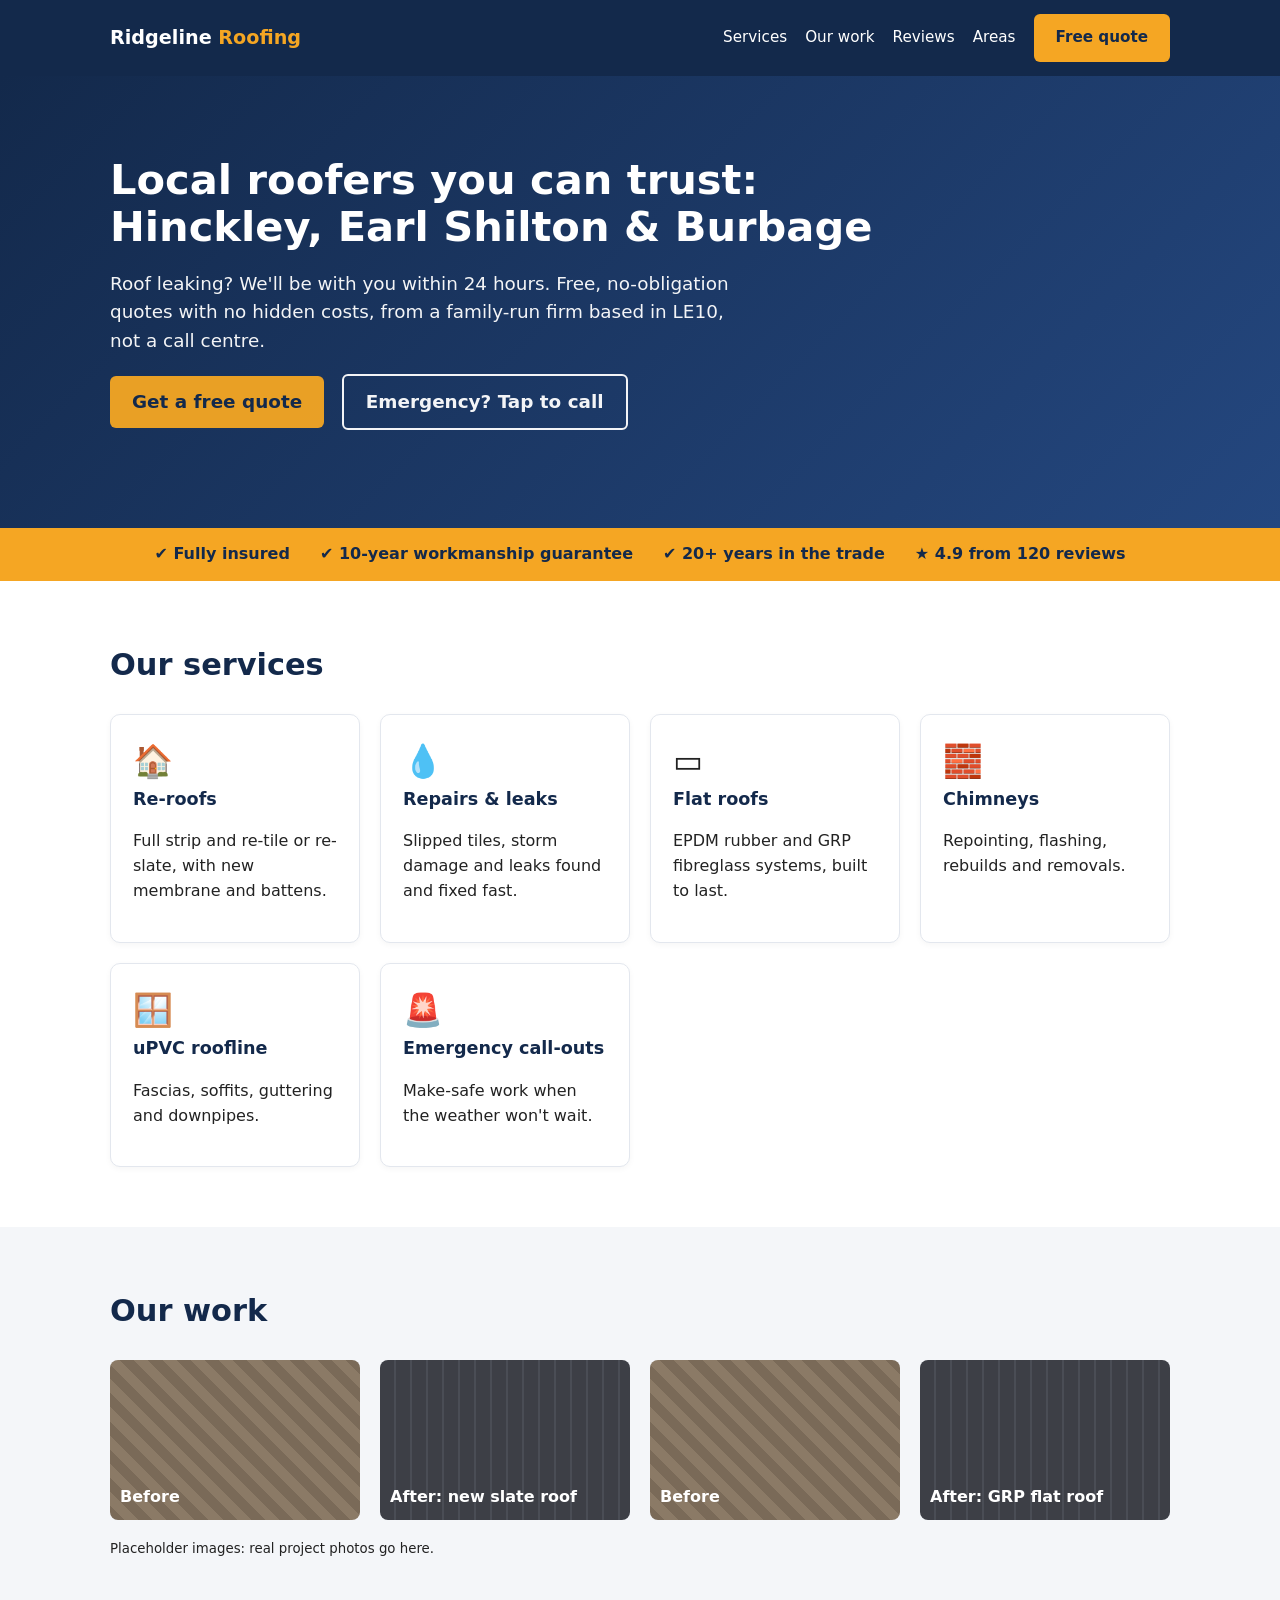
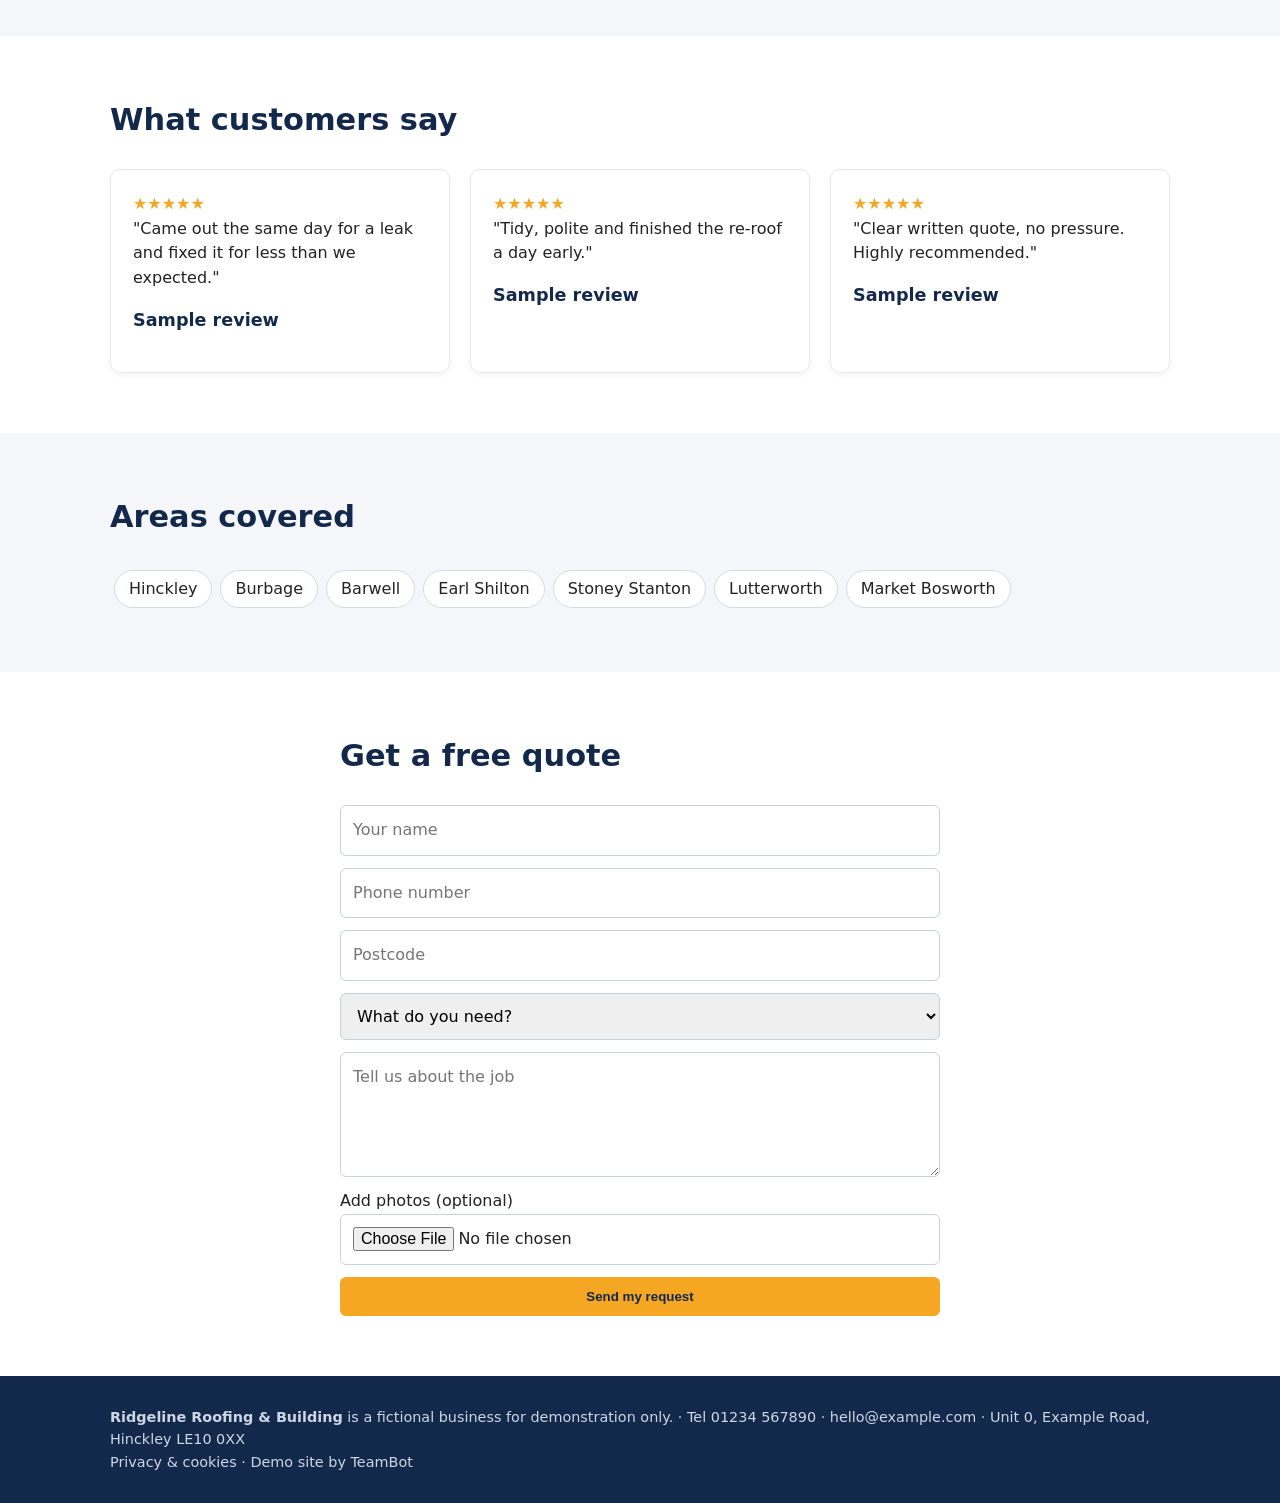
==== trade/index.html @ 9a7b1731 "Add demo sites" ====
<!DOCTYPE html><html lang="en-GB"><head><meta charset="utf-8"><meta name="viewport" content="width=device-width,initial-scale=1">
<title>Ridgeline Roofing & Building (demo) | Hinckley</title>
<style>
:root{--n:#13294b;--a:#f5a623;--l:#f4f6f9}*{box-sizing:border-box}body{margin:0;font-family:system-ui,Segoe UI,Arial,sans-serif;color:#222;line-height:1.55}
a{color:inherit}.w{max-width:1100px;margin:auto;padding:0 20px}
header{background:var(--n);color:#fff;position:sticky;top:0;z-index:9}header .w{display:flex;justify-content:space-between;align-items:center;padding:14px 20px}
.logo{font-weight:800;font-size:1.2rem}.logo span{color:var(--a)}nav a{margin-left:18px;text-decoration:none;font-size:.95rem}
.btn{display:inline-block;background:var(--a);color:#13294b;font-weight:700;padding:12px 22px;border-radius:6px;text-decoration:none}
.ghost{background:transparent;border:2px solid #fff;color:#fff}
.hero{background:linear-gradient(135deg,#13294b 0%,#24477f 100%);color:#fff;padding:80px 0}.hero h1{font-size:2.6rem;margin:0 0 12px;line-height:1.15}.hero p{font-size:1.15rem;max-width:620px;opacity:.95}
.trust{background:var(--a);font-weight:700;color:var(--n)}.trust .w{display:flex;flex-wrap:wrap;gap:10px 30px;justify-content:center;padding:14px 20px}
section{padding:60px 0}h2{font-size:1.9rem;color:var(--n);margin-top:0}.grid{display:grid;grid-template-columns:repeat(auto-fit,minmax(220px,1fr));gap:20px}
.card{background:#fff;border:1px solid #e3e7ee;border-radius:10px;padding:22px;box-shadow:0 2px 6px rgba(0,0,0,.04)}.card b{font-size:1.1rem;color:var(--n)}.ic{font-size:2rem}
.alt{background:var(--l)}.ba{height:160px;border-radius:8px;display:flex;align-items:end;padding:10px;color:#fff;font-weight:700}
.b1{background:repeating-linear-gradient(45deg,#7a6a58,#7a6a58 10px,#8b7a66 10px,#8b7a66 20px)}.b2{background:repeating-linear-gradient(90deg,#3d3f46,#3d3f46 14px,#4a4d55 14px,#4a4d55 16px)}
blockquote{margin:0}.stars{color:var(--a)}.areas span{display:inline-block;background:#fff;border:1px solid #d5dbe5;border-radius:20px;padding:6px 14px;margin:4px}
form{display:grid;gap:12px}input,textarea,select{width:100%;padding:12px;border:1px solid #c9d0db;border-radius:6px;font:inherit}
footer{background:var(--n);color:#cdd6e4;padding:30px 0;font-size:.9rem}.call{display:none}
@media(max-width:720px){nav{display:none}.hero h1{font-size:1.9rem}.call{display:block;position:fixed;bottom:0;left:0;right:0;background:var(--a);text-align:center;padding:15px;font-weight:800;color:var(--n);text-decoration:none;z-index:10}body{padding-bottom:56px}}
</style></head><body>
<header><div class="w"><div class="logo">Ridgeline <span>Roofing</span></div><nav><a href="#services">Services</a><a href="#work">Our work</a><a href="#reviews">Reviews</a><a href="#areas">Areas</a><a class="btn" href="#quote">Free quote</a></nav></div></header>
<div class="hero"><div class="w"><h1>Local roofers you can trust:<br>Hinckley, Earl Shilton &amp; Burbage</h1><p>Roof leaking? We'll be with you within 24 hours. Free, no-obligation quotes with no hidden costs, from a family-run firm based in LE10, not a call centre.</p><p><a class="btn" href="#quote">Get a free quote</a> &nbsp; <a class="btn ghost" href="tel:01234567890">Emergency? Tap to call</a></p></div></div>
<div class="trust"><div class="w"><span>✔ Fully insured</span><span>✔ 10-year workmanship guarantee</span><span>✔ 20+ years in the trade</span><span>★ 4.9 from 120 reviews</span></div></div>
<section id="services"><div class="w"><h2>Our services</h2><div class="grid">
<div class="card"><div class="ic">🏠</div><b>Re-roofs</b><p>Full strip and re-tile or re-slate, with new membrane and battens.</p></div>
<div class="card"><div class="ic">💧</div><b>Repairs &amp; leaks</b><p>Slipped tiles, storm damage and leaks found and fixed fast.</p></div>
<div class="card"><div class="ic">▭</div><b>Flat roofs</b><p>EPDM rubber and GRP fibreglass systems, built to last.</p></div>
<div class="card"><div class="ic">🧱</div><b>Chimneys</b><p>Repointing, flashing, rebuilds and removals.</p></div>
<div class="card"><div class="ic">🪟</div><b>uPVC roofline</b><p>Fascias, soffits, guttering and downpipes.</p></div>
<div class="card"><div class="ic">🚨</div><b>Emergency call-outs</b><p>Make-safe work when the weather won't wait.</p></div></div></div></section>
<section id="work" class="alt"><div class="w"><h2>Our work</h2><div class="grid"><div><div class="ba b1">Before</div></div><div><div class="ba b2">After: new slate roof</div></div><div><div class="ba b1">Before</div></div><div><div class="ba b2">After: GRP flat roof</div></div></div><p><small>Placeholder images: real project photos go here.</small></p></div></section>
<section id="reviews"><div class="w"><h2>What customers say</h2><div class="grid">
<blockquote class="card"><div class="stars">★★★★★</div>"Came out the same day for a leak and fixed it for less than we expected."<p><b>Sample review</b></p></blockquote>
<blockquote class="card"><div class="stars">★★★★★</div>"Tidy, polite and finished the re-roof a day early."<p><b>Sample review</b></p></blockquote>
<blockquote class="card"><div class="stars">★★★★★</div>"Clear written quote, no pressure. Highly recommended."<p><b>Sample review</b></p></blockquote></div></div></section>
<section id="areas" class="alt"><div class="w"><h2>Areas covered</h2><div class="areas"><span>Hinckley</span><span>Burbage</span><span>Barwell</span><span>Earl Shilton</span><span>Stoney Stanton</span><span>Lutterworth</span><span>Market Bosworth</span></div></div></section>
<section id="quote"><div class="w" style="max-width:640px"><h2>Get a free quote</h2><form onsubmit="alert('Demo only: this form does not send.');return false"><input placeholder="Your name"><input placeholder="Phone number"><input placeholder="Postcode"><select><option>What do you need?</option><option>Repair / leak</option><option>Re-roof</option><option>Flat roof</option><option>Other</option></select><textarea rows="4" placeholder="Tell us about the job"></textarea><label>Add photos (optional) <input type="file" accept="image/*"></label><button class="btn" style="border:0;cursor:pointer">Send my request</button></form></div></section>
<footer><div class="w"><b>Ridgeline Roofing &amp; Building</b> is a fictional business for demonstration only. · Tel 01234 567890 · hello@example.com · Unit 0, Example Road, Hinckley LE10 0XX<br>Privacy &amp; cookies · Demo site by TeamBot</div></footer>
<a class="call" href="tel:01234567890">📞 Call now: 01234 567890</a>
</body></html>
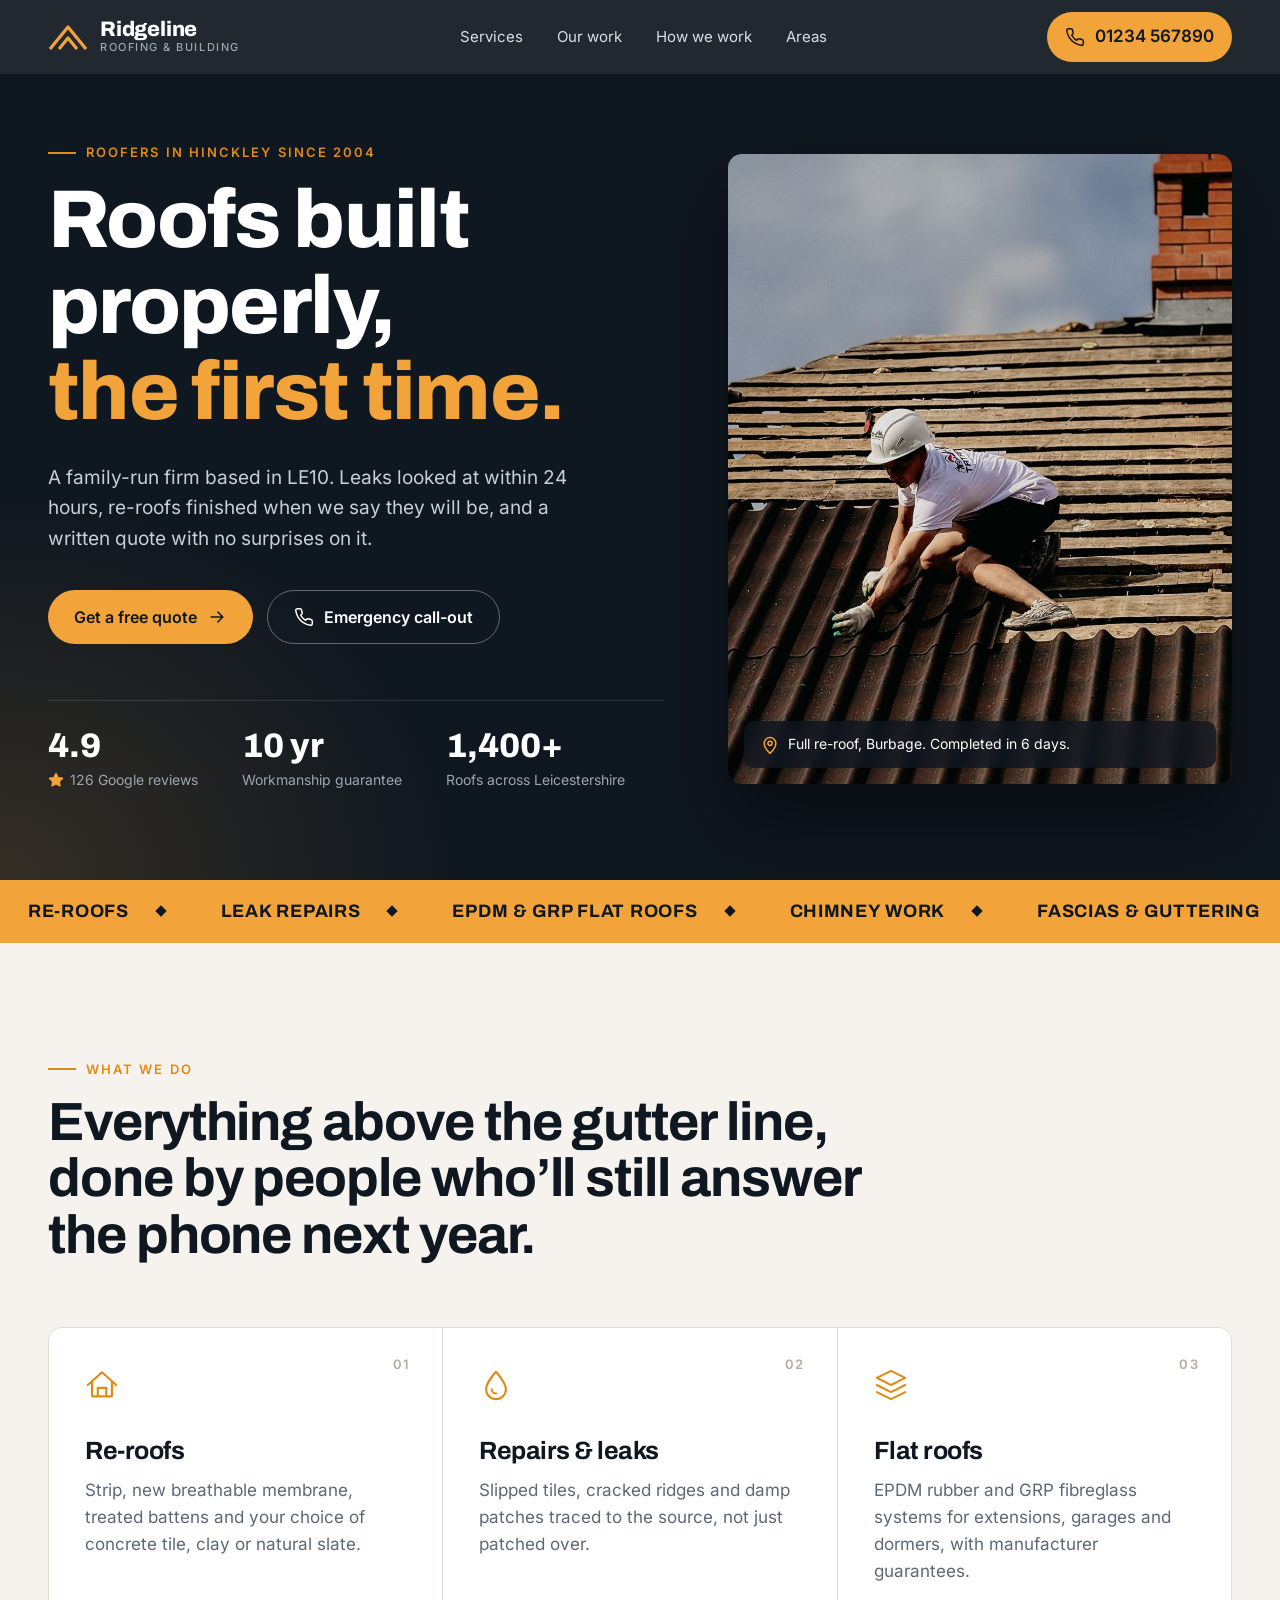
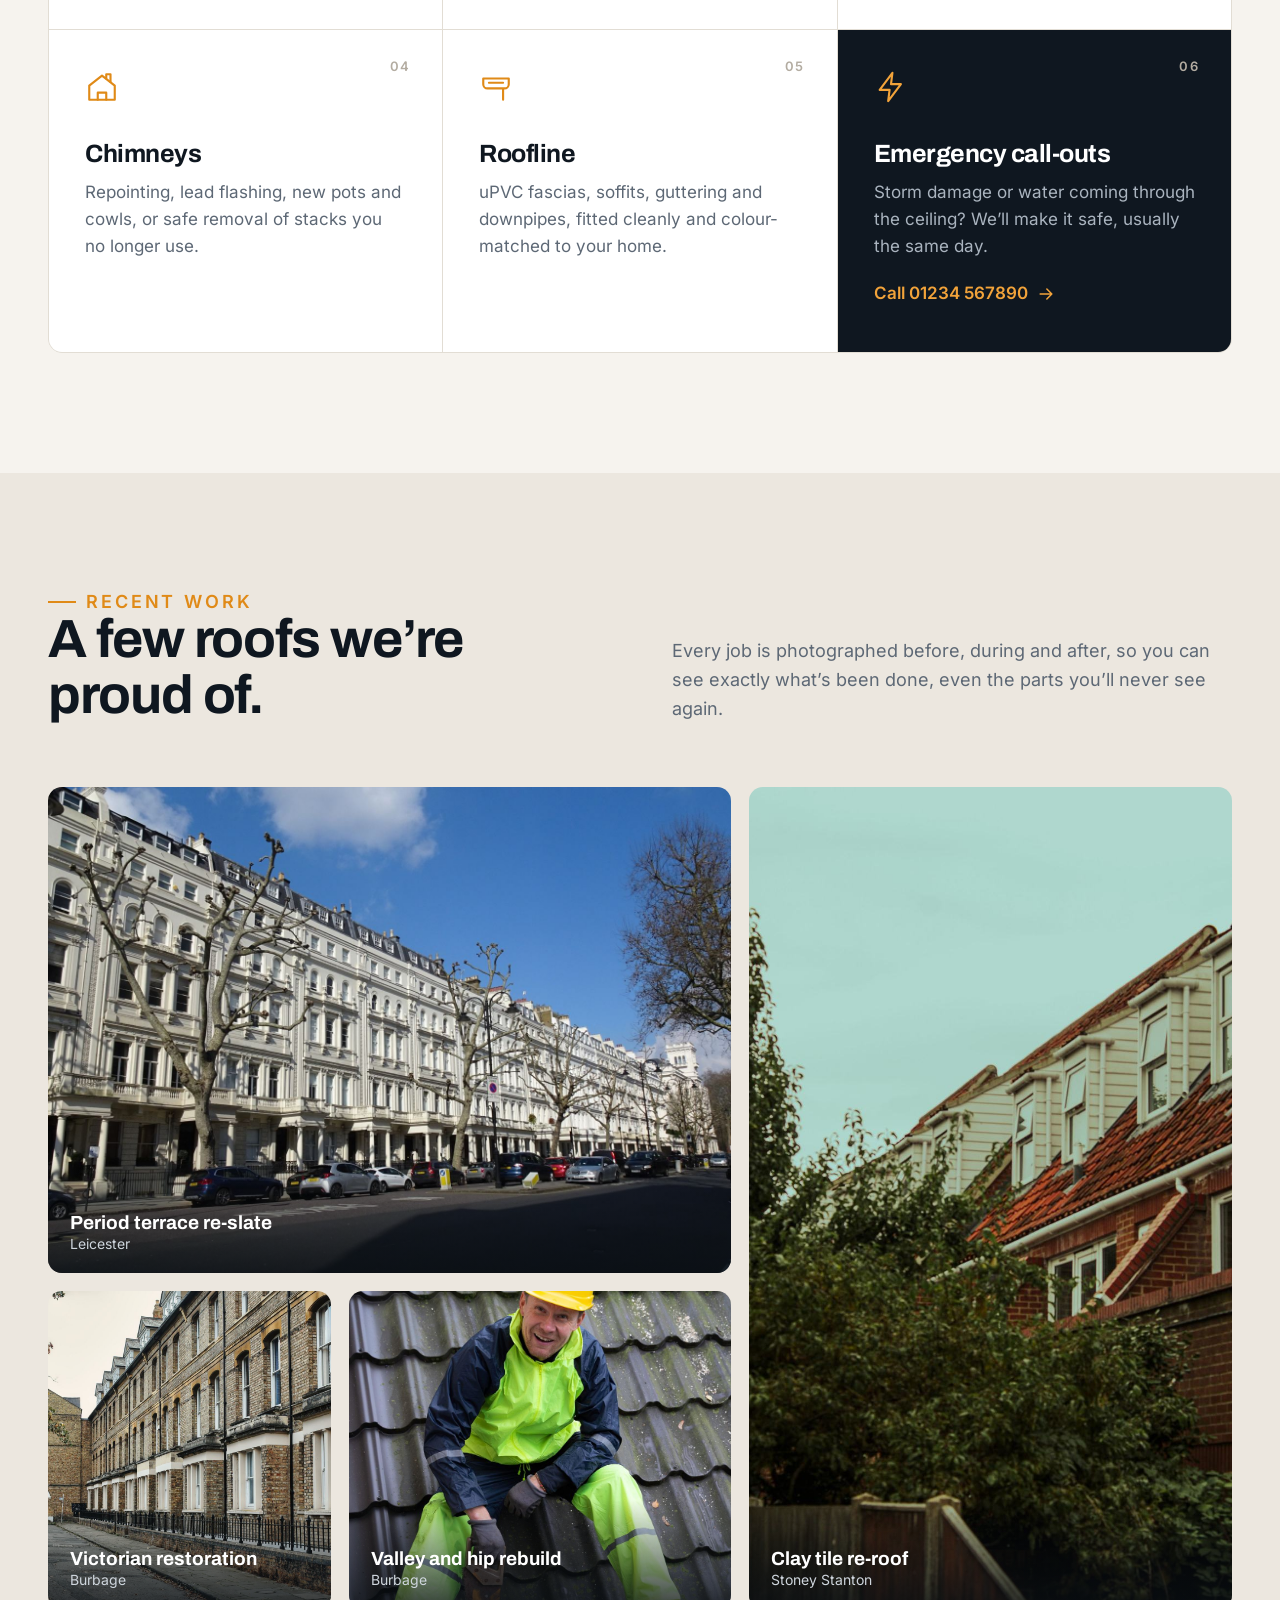
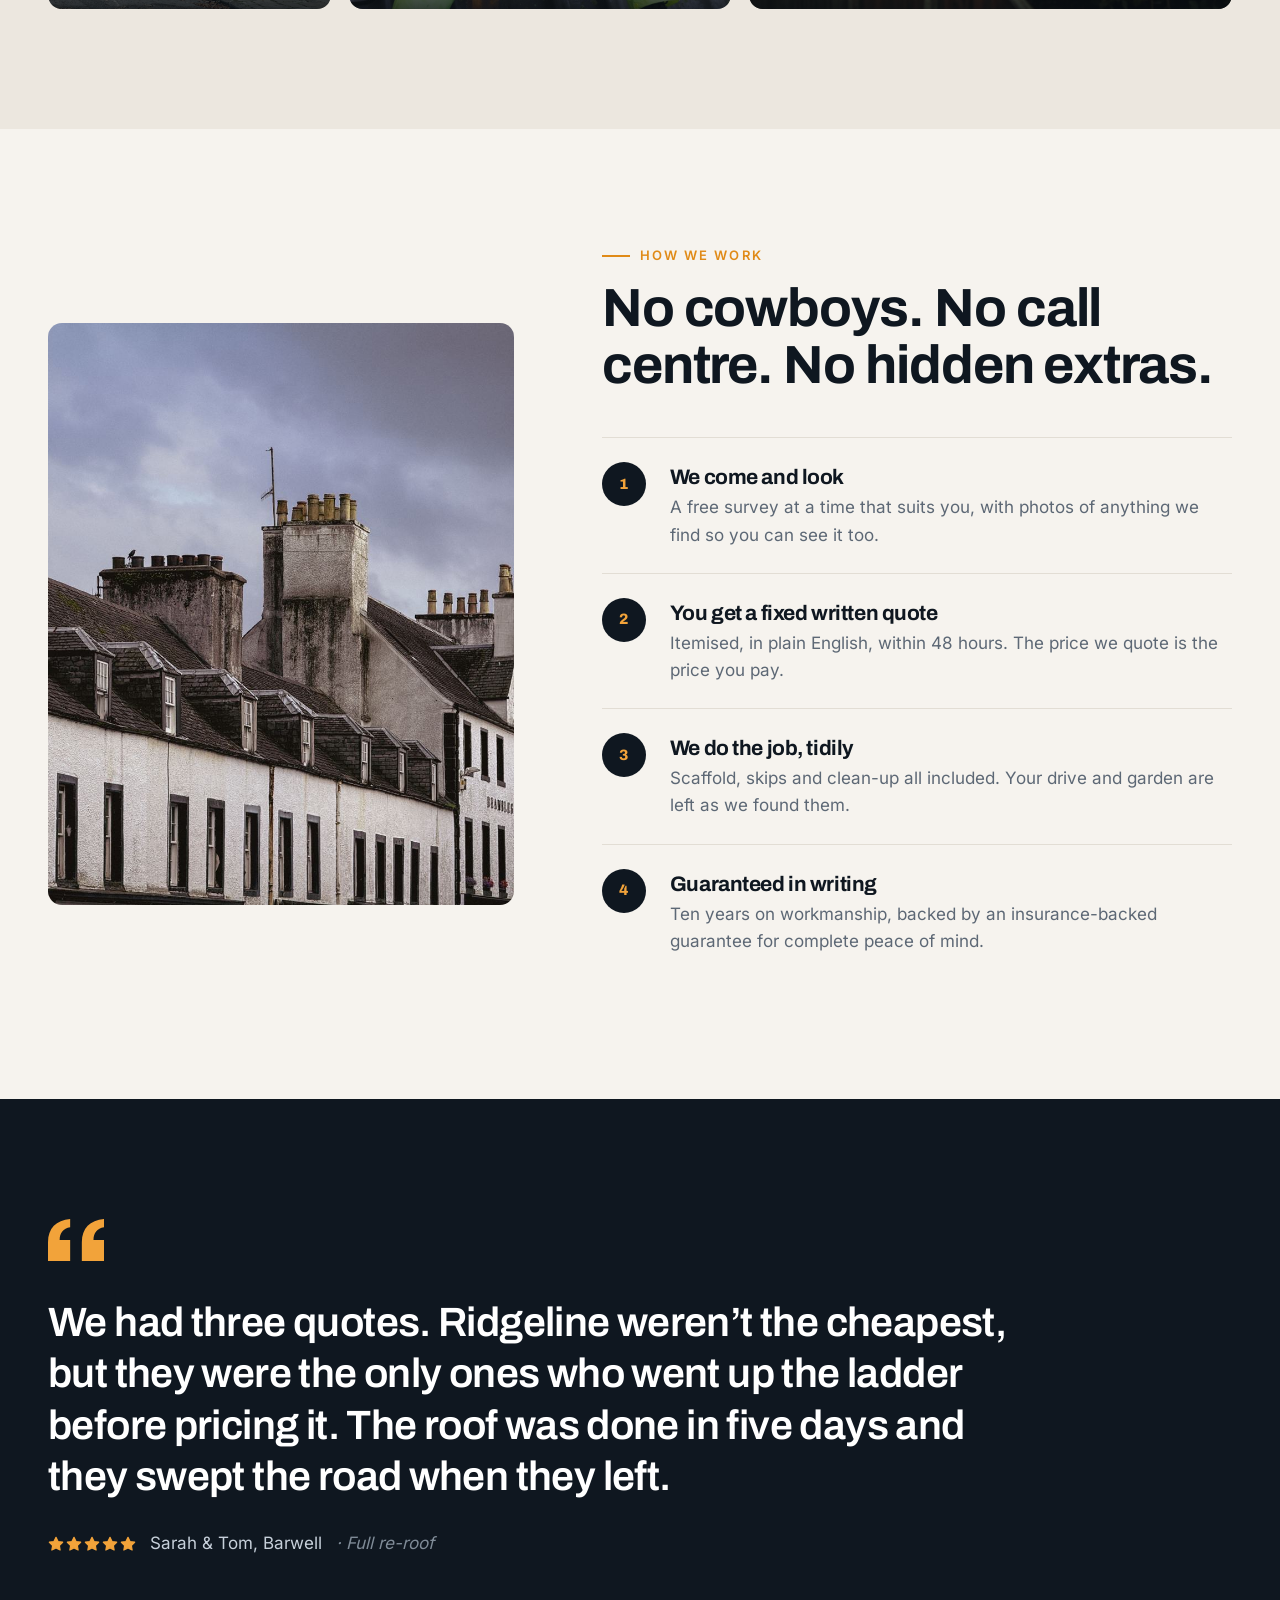
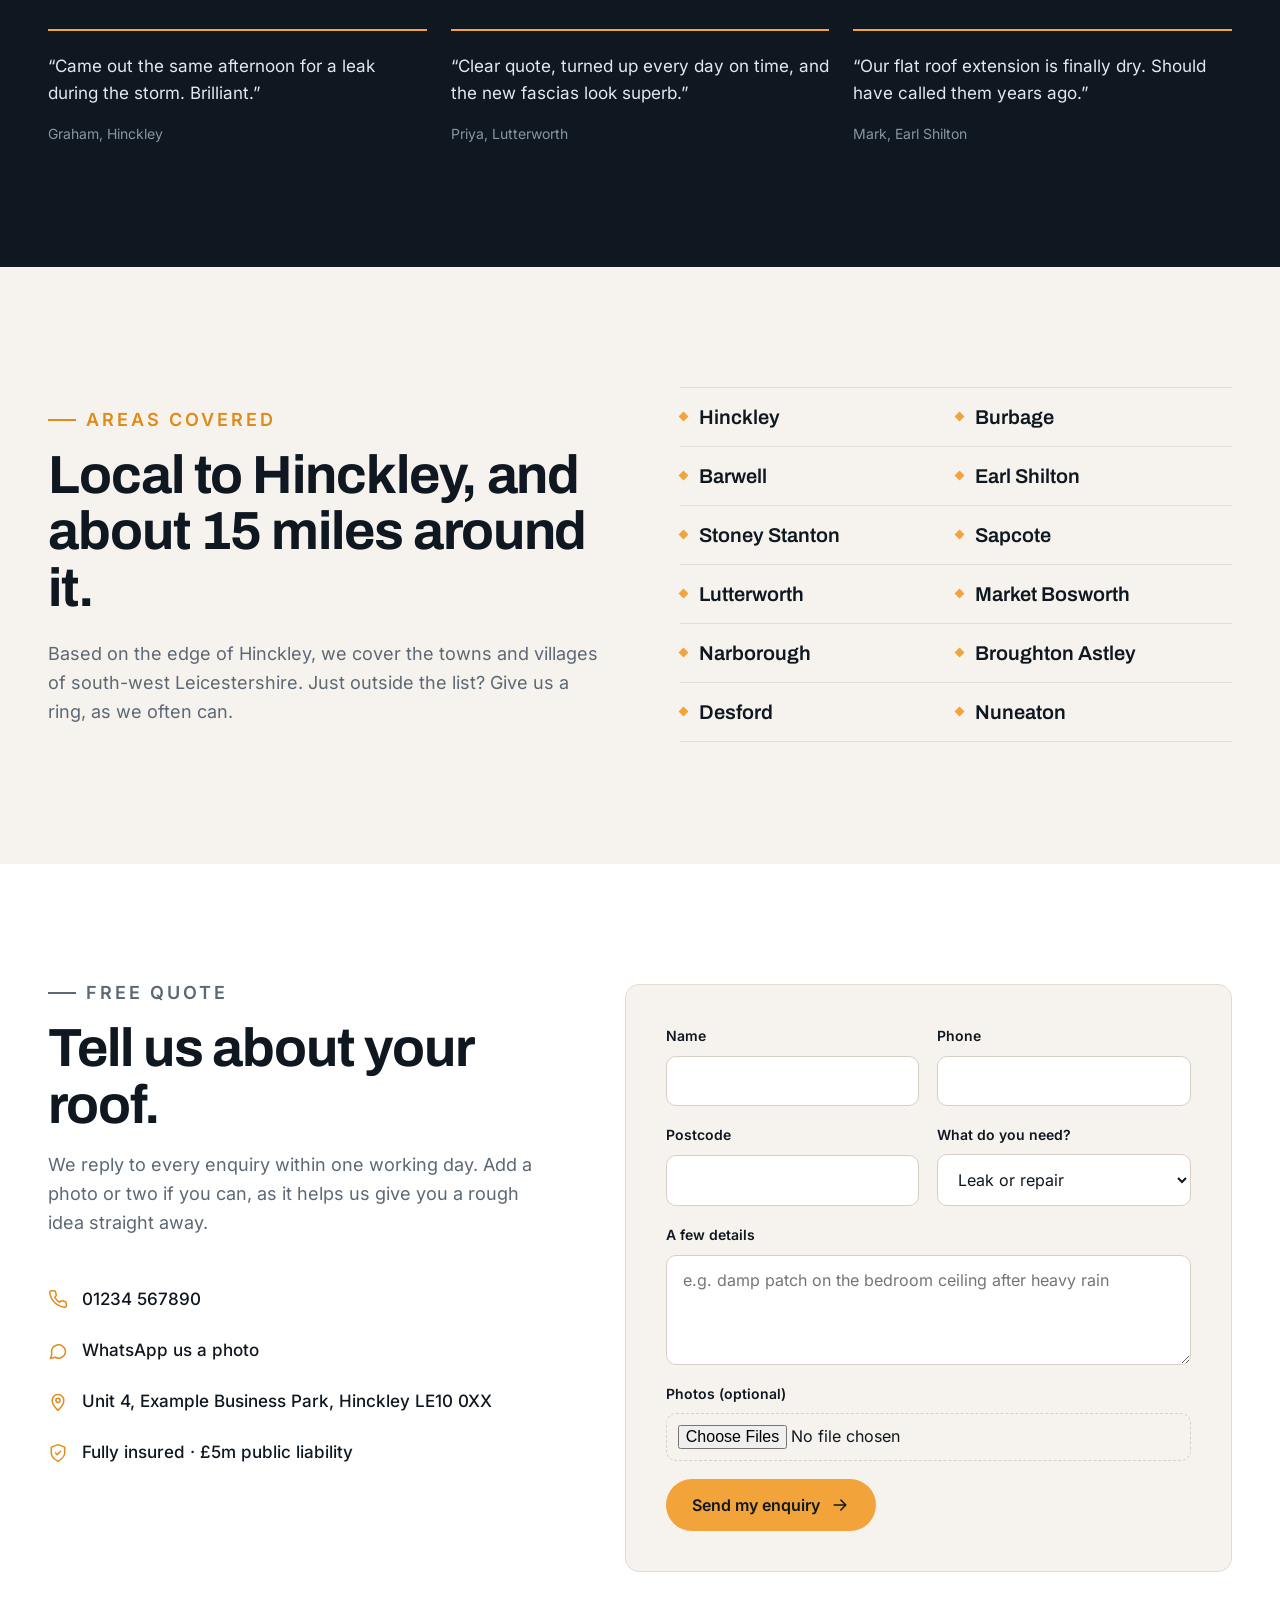
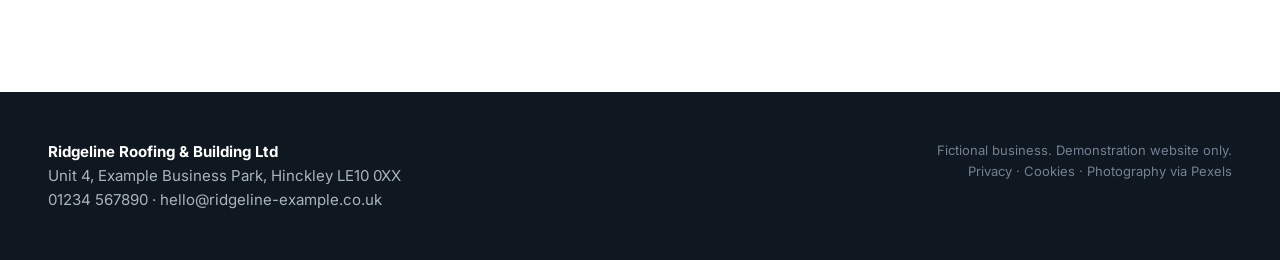
==== commit 9c165759: "Premium demo rebuild" ====
--- a/trade/index.html
+++ b/trade/index.html
@@ -1,40 +1,180 @@
-<!DOCTYPE html><html lang="en-GB"><head><meta charset="utf-8"><meta name="viewport" content="width=device-width,initial-scale=1">
-<title>Ridgeline Roofing & Building (demo) | Hinckley</title>
-<style>
-:root{--n:#13294b;--a:#f5a623;--l:#f4f6f9}*{box-sizing:border-box}body{margin:0;font-family:system-ui,Segoe UI,Arial,sans-serif;color:#222;line-height:1.55}
-a{color:inherit}.w{max-width:1100px;margin:auto;padding:0 20px}
-header{background:var(--n);color:#fff;position:sticky;top:0;z-index:9}header .w{display:flex;justify-content:space-between;align-items:center;padding:14px 20px}
-.logo{font-weight:800;font-size:1.2rem}.logo span{color:var(--a)}nav a{margin-left:18px;text-decoration:none;font-size:.95rem}
-.btn{display:inline-block;background:var(--a);color:#13294b;font-weight:700;padding:12px 22px;border-radius:6px;text-decoration:none}
-.ghost{background:transparent;border:2px solid #fff;color:#fff}
-.hero{background:linear-gradient(135deg,#13294b 0%,#24477f 100%);color:#fff;padding:80px 0}.hero h1{font-size:2.6rem;margin:0 0 12px;line-height:1.15}.hero p{font-size:1.15rem;max-width:620px;opacity:.95}
-.trust{background:var(--a);font-weight:700;color:var(--n)}.trust .w{display:flex;flex-wrap:wrap;gap:10px 30px;justify-content:center;padding:14px 20px}
-section{padding:60px 0}h2{font-size:1.9rem;color:var(--n);margin-top:0}.grid{display:grid;grid-template-columns:repeat(auto-fit,minmax(220px,1fr));gap:20px}
-.card{background:#fff;border:1px solid #e3e7ee;border-radius:10px;padding:22px;box-shadow:0 2px 6px rgba(0,0,0,.04)}.card b{font-size:1.1rem;color:var(--n)}.ic{font-size:2rem}
-.alt{background:var(--l)}.ba{height:160px;border-radius:8px;display:flex;align-items:end;padding:10px;color:#fff;font-weight:700}
-.b1{background:repeating-linear-gradient(45deg,#7a6a58,#7a6a58 10px,#8b7a66 10px,#8b7a66 20px)}.b2{background:repeating-linear-gradient(90deg,#3d3f46,#3d3f46 14px,#4a4d55 14px,#4a4d55 16px)}
-blockquote{margin:0}.stars{color:var(--a)}.areas span{display:inline-block;background:#fff;border:1px solid #d5dbe5;border-radius:20px;padding:6px 14px;margin:4px}
-form{display:grid;gap:12px}input,textarea,select{width:100%;padding:12px;border:1px solid #c9d0db;border-radius:6px;font:inherit}
-footer{background:var(--n);color:#cdd6e4;padding:30px 0;font-size:.9rem}.call{display:none}
-@media(max-width:720px){nav{display:none}.hero h1{font-size:1.9rem}.call{display:block;position:fixed;bottom:0;left:0;right:0;background:var(--a);text-align:center;padding:15px;font-weight:800;color:var(--n);text-decoration:none;z-index:10}body{padding-bottom:56px}}
-</style></head><body>
-<header><div class="w"><div class="logo">Ridgeline <span>Roofing</span></div><nav><a href="#services">Services</a><a href="#work">Our work</a><a href="#reviews">Reviews</a><a href="#areas">Areas</a><a class="btn" href="#quote">Free quote</a></nav></div></header>
-<div class="hero"><div class="w"><h1>Local roofers you can trust:<br>Hinckley, Earl Shilton &amp; Burbage</h1><p>Roof leaking? We'll be with you within 24 hours. Free, no-obligation quotes with no hidden costs, from a family-run firm based in LE10, not a call centre.</p><p><a class="btn" href="#quote">Get a free quote</a> &nbsp; <a class="btn ghost" href="tel:01234567890">Emergency? Tap to call</a></p></div></div>
-<div class="trust"><div class="w"><span>✔ Fully insured</span><span>✔ 10-year workmanship guarantee</span><span>✔ 20+ years in the trade</span><span>★ 4.9 from 120 reviews</span></div></div>
-<section id="services"><div class="w"><h2>Our services</h2><div class="grid">
-<div class="card"><div class="ic">🏠</div><b>Re-roofs</b><p>Full strip and re-tile or re-slate, with new membrane and battens.</p></div>
-<div class="card"><div class="ic">💧</div><b>Repairs &amp; leaks</b><p>Slipped tiles, storm damage and leaks found and fixed fast.</p></div>
-<div class="card"><div class="ic">▭</div><b>Flat roofs</b><p>EPDM rubber and GRP fibreglass systems, built to last.</p></div>
-<div class="card"><div class="ic">🧱</div><b>Chimneys</b><p>Repointing, flashing, rebuilds and removals.</p></div>
-<div class="card"><div class="ic">🪟</div><b>uPVC roofline</b><p>Fascias, soffits, guttering and downpipes.</p></div>
-<div class="card"><div class="ic">🚨</div><b>Emergency call-outs</b><p>Make-safe work when the weather won't wait.</p></div></div></div></section>
-<section id="work" class="alt"><div class="w"><h2>Our work</h2><div class="grid"><div><div class="ba b1">Before</div></div><div><div class="ba b2">After: new slate roof</div></div><div><div class="ba b1">Before</div></div><div><div class="ba b2">After: GRP flat roof</div></div></div><p><small>Placeholder images: real project photos go here.</small></p></div></section>
-<section id="reviews"><div class="w"><h2>What customers say</h2><div class="grid">
-<blockquote class="card"><div class="stars">★★★★★</div>"Came out the same day for a leak and fixed it for less than we expected."<p><b>Sample review</b></p></blockquote>
-<blockquote class="card"><div class="stars">★★★★★</div>"Tidy, polite and finished the re-roof a day early."<p><b>Sample review</b></p></blockquote>
-<blockquote class="card"><div class="stars">★★★★★</div>"Clear written quote, no pressure. Highly recommended."<p><b>Sample review</b></p></blockquote></div></div></section>
-<section id="areas" class="alt"><div class="w"><h2>Areas covered</h2><div class="areas"><span>Hinckley</span><span>Burbage</span><span>Barwell</span><span>Earl Shilton</span><span>Stoney Stanton</span><span>Lutterworth</span><span>Market Bosworth</span></div></div></section>
-<section id="quote"><div class="w" style="max-width:640px"><h2>Get a free quote</h2><form onsubmit="alert('Demo only: this form does not send.');return false"><input placeholder="Your name"><input placeholder="Phone number"><input placeholder="Postcode"><select><option>What do you need?</option><option>Repair / leak</option><option>Re-roof</option><option>Flat roof</option><option>Other</option></select><textarea rows="4" placeholder="Tell us about the job"></textarea><label>Add photos (optional) <input type="file" accept="image/*"></label><button class="btn" style="border:0;cursor:pointer">Send my request</button></form></div></section>
-<footer><div class="w"><b>Ridgeline Roofing &amp; Building</b> is a fictional business for demonstration only. · Tel 01234 567890 · hello@example.com · Unit 0, Example Road, Hinckley LE10 0XX<br>Privacy &amp; cookies · Demo site by TeamBot</div></footer>
-<a class="call" href="tel:01234567890">📞 Call now: 01234 567890</a>
-</body></html>
+<!DOCTYPE html>
+<html lang="en-GB">
+<head>
+<meta charset="utf-8">
+<meta name="viewport" content="width=device-width,initial-scale=1">
+<title>Ridgeline Roofing &amp; Building | Roofers in Hinckley, Leicestershire</title>
+<meta name="description" content="Family-run roofers in Hinckley. Re-roofs, repairs, flat roofs, chimneys and roofline across Hinckley, Burbage, Earl Shilton and Lutterworth. Free written quotes.">
+<link rel="preload" href="assets/fonts/Archivo-400-800-normal.woff2" as="font" type="font/woff2" crossorigin>
+<link rel="stylesheet" href="assets/fonts.css">
+<link rel="stylesheet" href="assets/style.css">
+</head>
+<body>
+<svg width="0" height="0" style="position:absolute" aria-hidden="true">
+ <symbol id="i-phone" viewBox="0 0 24 24"><path d="M22 16.9v3a2 2 0 0 1-2.2 2 19.8 19.8 0 0 1-8.6-3.1 19.5 19.5 0 0 1-6-6A19.8 19.8 0 0 1 2.1 4.2 2 2 0 0 1 4.1 2h3a2 2 0 0 1 2 1.7c.1 1 .4 1.9.7 2.8a2 2 0 0 1-.5 2.1L8 9.9a16 16 0 0 0 6 6l1.3-1.3a2 2 0 0 1 2.1-.4c.9.3 1.8.6 2.8.7a2 2 0 0 1 1.7 2z"/></symbol>
+ <symbol id="i-arrow" viewBox="0 0 24 24"><path d="M5 12h14M13 6l6 6-6 6"/></symbol>
+ <symbol id="i-roof" viewBox="0 0 24 24"><path d="M2 12 12 3l10 9M5 10v10h14V10M9 20v-6h6v6"/></symbol>
+ <symbol id="i-drop" viewBox="0 0 24 24"><path d="M12 2.7s7 7.6 7 12.3a7 7 0 0 1-14 0c0-4.7 7-12.3 7-12.3z"/><path d="M9 15a3 3 0 0 0 3 3"/></symbol>
+ <symbol id="i-layers" viewBox="0 0 24 24"><path d="m12 2 10 5-10 5L2 7l10-5zM2 17l10 5 10-5M2 12l10 5 10-5"/></symbol>
+ <symbol id="i-chimney" viewBox="0 0 24 24"><path d="M3 21V11l9-7 9 7v10z"/><path d="M15 6V3h3v5.5"/><path d="M9 21v-5h6v5"/></symbol>
+ <symbol id="i-gutter" viewBox="0 0 24 24"><path d="M3 6h18v4a3 3 0 0 1-3 3H6a3 3 0 0 1-3-3zM17 13v8M7 9h10"/></symbol>
+ <symbol id="i-bolt" viewBox="0 0 24 24"><path d="M13 2 4 14h7l-1 8 9-12h-7z"/></symbol>
+ <symbol id="i-shield" viewBox="0 0 24 24"><path d="M12 22s8-4 8-10V5l-8-3-8 3v7c0 6 8 10 8 10z"/><path d="m9 12 2 2 4-4"/></symbol>
+ <symbol id="i-star" viewBox="0 0 24 24"><path d="m12 2 3.1 6.3 6.9 1-5 4.9 1.2 6.8L12 17.8 5.8 21l1.2-6.8-5-4.9 6.9-1z"/></symbol>
+ <symbol id="i-pin" viewBox="0 0 24 24"><path d="M12 22s7-6.2 7-12a7 7 0 0 0-14 0c0 5.8 7 12 7 12z"/><circle cx="12" cy="10" r="2.5"/></symbol>
+ <symbol id="i-chat" viewBox="0 0 24 24"><path d="M21 12a8.5 8.5 0 0 1-12.5 7.5L3 21l1.5-5.2A8.5 8.5 0 1 1 21 12z"/></symbol>
+</svg>
+
+<header class="nav" id="top">
+ <div class="wrap nav-in">
+  <a href="#top" class="brand" aria-label="Ridgeline Roofing home">
+   <svg viewBox="0 0 40 28" class="mark" aria-hidden="true"><path d="M2 26 20 4l18 22" /><path d="M11 26 20 15l9 11"/></svg>
+   <span>Ridgeline<small>Roofing &amp; Building</small></span>
+  </a>
+  <nav class="links" aria-label="Main">
+   <a href="#services">Services</a><a href="#work">Our work</a><a href="#process">How we work</a><a href="#areas">Areas</a>
+  </nav>
+  <a href="tel:01234567890" class="nav-call"><svg class="ic"><use href="#i-phone"/></svg><span>01234 567890</span></a>
+ </div>
+</header>
+
+<main>
+<section class="hero">
+ <div class="wrap hero-grid">
+  <div class="hero-copy">
+   <p class="eyebrow rv">Roofers in Hinckley since 2004</p>
+   <h1 class="rv">Roofs built properly, <em>the first time.</em></h1>
+   <p class="lede rv">A family-run firm based in LE10. Leaks looked at within 24 hours, re-roofs finished when we say they will be, and a written quote with no surprises on it.</p>
+   <div class="cta-row rv">
+    <a href="#quote" class="btn btn-amber">Get a free quote <svg class="ic"><use href="#i-arrow"/></svg></a>
+    <a href="tel:01234567890" class="btn btn-line"><svg class="ic"><use href="#i-phone"/></svg> Emergency call-out</a>
+   </div>
+   <ul class="proof rv">
+    <li><strong>4.9</strong><span><svg class="ic star"><use href="#i-star"/></svg> 126 Google reviews</span></li>
+    <li><strong>10 yr</strong><span>Workmanship guarantee</span></li>
+    <li><strong>1,400+</strong><span>Roofs across Leicestershire</span></li>
+   </ul>
+  </div>
+  <figure class="hero-img rv">
+   <img src="assets/hero.jpg" alt="Roofer fixing new tiles on a pitched roof" width="956" height="1700" fetchpriority="high">
+   <figcaption><svg class="ic"><use href="#i-pin"/></svg> Full re-roof, Burbage. Completed in 6 days.</figcaption>
+  </figure>
+ </div>
+</section>
+
+<div class="ticker" aria-hidden="true"><div class="ticker-in">
+ <span>Re-roofs</span><span>Leak repairs</span><span>EPDM &amp; GRP flat roofs</span><span>Chimney work</span><span>Fascias &amp; guttering</span><span>Storm damage</span><span>Re-roofs</span><span>Leak repairs</span><span>EPDM &amp; GRP flat roofs</span><span>Chimney work</span><span>Fascias &amp; guttering</span><span>Storm damage</span>
+</div></div>
+
+<section class="sec" id="services">
+ <div class="wrap">
+  <div class="sec-head">
+   <p class="eyebrow rv">What we do</p>
+   <h2 class="rv">Everything above the gutter line, done by people who&rsquo;ll still answer the phone next year.</h2>
+  </div>
+  <div class="svc-grid">
+   <article class="svc rv"><span class="num">01</span><svg class="ic lg"><use href="#i-roof"/></svg><h3>Re-roofs</h3><p>Strip, new breathable membrane, treated battens and your choice of concrete tile, clay or natural slate.</p></article>
+   <article class="svc rv"><span class="num">02</span><svg class="ic lg"><use href="#i-drop"/></svg><h3>Repairs &amp; leaks</h3><p>Slipped tiles, cracked ridges and damp patches traced to the source, not just patched over.</p></article>
+   <article class="svc rv"><span class="num">03</span><svg class="ic lg"><use href="#i-layers"/></svg><h3>Flat roofs</h3><p>EPDM rubber and GRP fibreglass systems for extensions, garages and dormers, with manufacturer guarantees.</p></article>
+   <article class="svc rv"><span class="num">04</span><svg class="ic lg"><use href="#i-chimney"/></svg><h3>Chimneys</h3><p>Repointing, lead flashing, new pots and cowls, or safe removal of stacks you no longer use.</p></article>
+   <article class="svc rv"><span class="num">05</span><svg class="ic lg"><use href="#i-gutter"/></svg><h3>Roofline</h3><p>uPVC fascias, soffits, guttering and downpipes, fitted cleanly and colour-matched to your home.</p></article>
+   <article class="svc rv svc-dark"><span class="num">06</span><svg class="ic lg"><use href="#i-bolt"/></svg><h3>Emergency call-outs</h3><p>Storm damage or water coming through the ceiling? We&rsquo;ll make it safe, usually the same day.</p><a href="tel:01234567890" class="link">Call 01234 567890 <svg class="ic"><use href="#i-arrow"/></svg></a></article>
+  </div>
+ </div>
+</section>
+
+<section class="sec work" id="work">
+ <div class="wrap">
+  <div class="sec-head split">
+   <div><p class="eyebrow rv">Recent work</p><h2 class="rv">A few roofs we&rsquo;re proud of.</h2></div>
+   <p class="rv muted">Every job is photographed before, during and after, so you can see exactly what&rsquo;s been done, even the parts you&rsquo;ll never see again.</p>
+  </div>
+  <div class="mosaic">
+   <figure class="m1 rv"><img src="assets/terrace.jpg" alt="Row of period terraced houses with slate roofs" loading="lazy" width="1400" height="1050"><figcaption><b>Period terrace re-slate</b><span>Leicester</span></figcaption></figure>
+   <figure class="m2 rv"><img src="assets/slate.jpg" alt="Red brick terraced houses with clay tile roofs" loading="lazy" width="1000" height="1500"><figcaption><b>Clay tile re-roof</b><span>Stoney Stanton</span></figcaption></figure>
+   <figure class="m3 rv"><img src="assets/brick.jpg" alt="Victorian terraced street with slate roofs" loading="lazy" width="1000" height="1334"><figcaption><b>Victorian restoration</b><span>Burbage</span></figcaption></figure>
+   <figure class="m4 rv"><img src="assets/tiles.jpg" alt="Roofer cutting tiles to size on site" loading="lazy" width="1000" height="1470"><figcaption><b>Valley and hip rebuild</b><span>Burbage</span></figcaption></figure>
+  </div>
+ </div>
+</section>
+
+<section class="sec" id="process">
+ <div class="wrap process">
+  <figure class="proc-img rv"><img src="assets/team.jpg" alt="Terraced houses with slate roofs and chimney stacks under a grey sky" loading="lazy" width="1400" height="1050"></figure>
+  <div>
+   <p class="eyebrow rv">How we work</p>
+   <h2 class="rv">No cowboys. No call centre. No hidden extras.</h2>
+   <ol class="steps">
+    <li class="rv"><span>1</span><div><h3>We come and look</h3><p>A free survey at a time that suits you, with photos of anything we find so you can see it too.</p></div></li>
+    <li class="rv"><span>2</span><div><h3>You get a fixed written quote</h3><p>Itemised, in plain English, within 48 hours. The price we quote is the price you pay.</p></div></li>
+    <li class="rv"><span>3</span><div><h3>We do the job, tidily</h3><p>Scaffold, skips and clean-up all included. Your drive and garden are left as we found them.</p></div></li>
+    <li class="rv"><span>4</span><div><h3>Guaranteed in writing</h3><p>Ten years on workmanship, backed by an insurance-backed guarantee for complete peace of mind.</p></div></li>
+   </ol>
+  </div>
+ </div>
+</section>
+
+<section class="quote-band">
+ <div class="wrap">
+  <svg class="qmark" viewBox="0 0 48 36" aria-hidden="true"><path d="M0 36V20C0 8 7 1 19 0v7c-6 1-9 5-9 11h9v18zm29 0V20C29 8 36 1 48 0v7c-6 1-9 5-9 11h9v18z"/></svg>
+  <blockquote class="rv">
+   <p>We had three quotes. Ridgeline weren&rsquo;t the cheapest, but they were the only ones who went up the ladder before pricing it. The roof was done in five days and they swept the road when they left.</p>
+   <footer><span class="stars" aria-label="5 stars"><svg class="ic star"><use href="#i-star"/></svg><svg class="ic star"><use href="#i-star"/></svg><svg class="ic star"><use href="#i-star"/></svg><svg class="ic star"><use href="#i-star"/></svg><svg class="ic star"><use href="#i-star"/></svg></span> Sarah &amp; Tom, Barwell <em>· Full re-roof</em></footer>
+  </blockquote>
+  <div class="mini-reviews">
+   <div class="rv"><p>&ldquo;Came out the same afternoon for a leak during the storm. Brilliant.&rdquo;</p><span>Graham, Hinckley</span></div>
+   <div class="rv"><p>&ldquo;Clear quote, turned up every day on time, and the new fascias look superb.&rdquo;</p><span>Priya, Lutterworth</span></div>
+   <div class="rv"><p>&ldquo;Our flat roof extension is finally dry. Should have called them years ago.&rdquo;</p><span>Mark, Earl Shilton</span></div>
+  </div>
+ </div>
+</section>
+
+<section class="sec" id="areas">
+ <div class="wrap areas">
+  <div>
+   <p class="eyebrow rv">Areas covered</p>
+   <h2 class="rv">Local to Hinckley, and about 15 miles around it.</h2>
+   <p class="muted rv">Based on the edge of Hinckley, we cover the towns and villages of south-west Leicestershire. Just outside the list? Give us a ring, as we often can.</p>
+  </div>
+  <ul class="area-list rv">
+   <li>Hinckley</li><li>Burbage</li><li>Barwell</li><li>Earl Shilton</li><li>Stoney Stanton</li><li>Sapcote</li><li>Lutterworth</li><li>Market Bosworth</li><li>Narborough</li><li>Broughton Astley</li><li>Desford</li><li>Nuneaton</li>
+  </ul>
+ </div>
+</section>
+
+<section class="sec contact" id="quote">
+ <div class="wrap contact-grid">
+  <div>
+   <p class="eyebrow rv">Free quote</p>
+   <h2 class="rv">Tell us about your roof.</h2>
+   <p class="rv">We reply to every enquiry within one working day. Add a photo or two if you can, as it helps us give you a rough idea straight away.</p>
+   <ul class="contact-list rv">
+    <li><svg class="ic"><use href="#i-phone"/></svg><a href="tel:01234567890">01234 567890</a></li>
+    <li><svg class="ic"><use href="#i-chat"/></svg><a href="#quote">WhatsApp us a photo</a></li>
+    <li><svg class="ic"><use href="#i-pin"/></svg>Unit 4, Example Business Park, Hinckley LE10 0XX</li>
+    <li><svg class="ic"><use href="#i-shield"/></svg>Fully insured · £5m public liability</li>
+   </ul>
+  </div>
+  <form class="form rv" onsubmit="event.preventDefault();this.querySelector('.ok').hidden=false;">
+   <div class="row"><label>Name<input required autocomplete="name"></label><label>Phone<input required type="tel" autocomplete="tel"></label></div>
+   <div class="row"><label>Postcode<input autocomplete="postal-code"></label>
+   <label>What do you need?<select><option>Leak or repair</option><option>Full re-roof</option><option>Flat roof</option><option>Chimney</option><option>Fascias &amp; guttering</option><option>Something else</option></select></label></div>
+   <label>A few details<textarea rows="4" placeholder="e.g. damp patch on the bedroom ceiling after heavy rain"></textarea></label>
+   <label class="file">Photos (optional)<input type="file" accept="image/*" multiple></label>
+   <button class="btn btn-amber">Send my enquiry <svg class="ic"><use href="#i-arrow"/></svg></button>
+   <p class="ok" hidden>Thanks, this is a demo so nothing was sent.</p>
+  </form>
+ </div>
+</section>
+</main>
+
+<footer class="foot">
+ <div class="wrap foot-in">
+  <div><b>Ridgeline Roofing &amp; Building Ltd</b><br>Unit 4, Example Business Park, Hinckley LE10 0XX<br>01234 567890 · hello@ridgeline-example.co.uk</div>
+  <div class="foot-small">Fictional business. Demonstration website only.<br>Privacy · Cookies · Photography via Pexels</div>
+ </div>
+</footer>
+<a class="sticky-call" href="tel:01234567890"><svg class="ic"><use href="#i-phone"/></svg> Call now</a><a class="sticky-quote" href="#quote">Free quote</a>
+<script src="assets/site.js" defer></script>
+</body>
+</html>
--- a/trade/assets/fonts.css
+++ b/trade/assets/fonts.css
@@ -0,0 +1,17 @@
+@font-face {
+  font-family: 'Archivo';
+  font-style: normal;
+  font-weight: 400 800;
+  font-stretch: 100%;
+  font-display: swap;
+  src: url(fonts/Archivo-400-800-normal.woff2) format('woff2');
+  unicode-range: U+0000-00FF, U+0131, U+0152-0153, U+02BB-02BC, U+02C6, U+02DA, U+02DC, U+0304, U+0308, U+0329, U+2000-206F, U+20AC, U+2122, U+2191, U+2193, U+2212, U+2215, U+FEFF, U+FFFD;
+}
+@font-face {
+  font-family: 'Inter';
+  font-style: normal;
+  font-weight: 400 700;
+  font-display: swap;
+  src: url(fonts/Inter-400-700-normal.woff2) format('woff2');
+  unicode-range: U+0000-00FF, U+0131, U+0152-0153, U+02BB-02BC, U+02C6, U+02DA, U+02DC, U+0304, U+0308, U+0329, U+2000-206F, U+20AC, U+2122, U+2191, U+2193, U+2212, U+2215, U+FEFF, U+FFFD;
+}
--- a/trade/assets/style.css
+++ b/trade/assets/style.css
@@ -0,0 +1,88 @@
+:root{--ink:#0f1720;--ink2:#1b2632;--paper:#f6f3ee;--amber:#f2a33a;--amber2:#e08a17;--mute:#5d6875;--line:#e2ddd4;--r:14px;
+--disp:'Archivo',system-ui,sans-serif;--body:'Inter',system-ui,sans-serif}
+*{box-sizing:border-box}html{scroll-behavior:smooth}body{margin:0;font-family:var(--body);color:var(--ink);background:var(--paper);line-height:1.6;-webkit-font-smoothing:antialiased;font-size:17px}
+img{display:block;max-width:100%;height:auto}a{color:inherit}h1,h2,h3{font-family:var(--disp);line-height:1.05;letter-spacing:-.02em;margin:0}
+.wrap{max-width:1240px;margin:0 auto;padding:0 28px}
+.ic{width:20px;height:20px;fill:none;stroke:currentColor;stroke-width:1.8;stroke-linecap:round;stroke-linejoin:round;flex:none}.ic.lg{width:34px;height:34px;stroke-width:1.5}.ic.star{fill:var(--amber);stroke:var(--amber);width:16px;height:16px}
+.eyebrow{font:600 13px/1 var(--body);letter-spacing:.16em;text-transform:uppercase;color:var(--amber2);margin:0 0 18px;display:flex;align-items:center;gap:10px}.eyebrow:before{content:"";width:28px;height:2px;background:currentColor}
+.muted{color:var(--mute)}
+/* nav */
+.nav{position:sticky;top:0;z-index:50;background:rgba(15,23,32,.92);backdrop-filter:blur(10px);color:#fff;transition:box-shadow .3s}.nav.scrolled{box-shadow:0 8px 30px rgba(0,0,0,.25)}
+.nav-in{display:flex;align-items:center;justify-content:space-between;height:74px;gap:24px}
+.brand{display:flex;align-items:center;gap:12px;text-decoration:none;font:800 21px/1 var(--disp);letter-spacing:-.01em}.brand small{display:block;font:500 11px/1.4 var(--body);letter-spacing:.14em;text-transform:uppercase;color:#9aa6b2}
+.mark{width:40px;height:28px;fill:none;stroke:var(--amber);stroke-width:3.2;stroke-linejoin:round}
+.links{display:flex;gap:34px}.links a{text-decoration:none;font-size:15px;color:#d7dee6;position:relative}.links a:after{content:"";position:absolute;left:0;right:100%;bottom:-6px;height:2px;background:var(--amber);transition:right .3s}.links a:hover:after{right:0}
+.nav-call{display:flex;align-items:center;gap:10px;text-decoration:none;font-weight:600;background:var(--amber);color:var(--ink);padding:11px 18px;border-radius:999px}
+/* buttons */
+.btn{white-space:nowrap;display:inline-flex;align-items:center;gap:10px;padding:16px 26px;border-radius:999px;font:600 16px/1 var(--body);text-decoration:none;border:0;cursor:pointer;transition:transform .2s,background .2s}
+.btn:hover{transform:translateY(-2px)}.btn-amber{background:var(--amber);color:var(--ink)}.btn-amber:hover{background:#ffb44d}.btn-line{border:1.5px solid rgba(255,255,255,.35);color:#fff}.btn-line:hover{border-color:#fff}
+/* hero */
+.hero{background:var(--ink);color:#fff;overflow:hidden;position:relative}
+.hero:before{content:"";position:absolute;inset:0;background:radial-gradient(60% 80% at 0% 100%,rgba(242,163,58,.16),transparent 60%)}
+.hero-grid{display:grid;grid-template-columns:1.1fr .9fr;gap:64px;align-items:center;padding-top:72px;padding-bottom:88px;position:relative}
+.hero h1{font-size:clamp(46px,6.4vw,92px);font-weight:800;margin-bottom:28px}.hero h1 em{font-style:normal;color:var(--amber);display:block}
+.lede{font-size:19px;color:#c7d0da;max-width:540px;margin:0 0 36px}
+.cta-row{display:flex;flex-wrap:wrap;gap:14px;margin-bottom:56px}
+.proof{list-style:none;padding:28px 0 0;margin:0;display:flex;gap:44px;border-top:1px solid rgba(255,255,255,.12);flex-wrap:wrap}
+.proof strong{display:block;font:800 34px/1 var(--disp);margin-bottom:6px}.proof span{display:flex;align-items:center;gap:6px;font-size:14px;color:#9aa6b2}
+.hero-img{margin:0;position:relative;border-radius:var(--r);overflow:hidden;aspect-ratio:4/5;box-shadow:0 40px 80px rgba(0,0,0,.45)}
+.hero-img img{width:100%;height:100%;object-fit:cover;object-position:50% 30%}
+.hero-img figcaption{position:absolute;left:16px;bottom:16px;right:16px;display:flex;align-items:center;gap:8px;background:rgba(15,23,32,.78);backdrop-filter:blur(8px);padding:12px 16px;border-radius:10px;font-size:14px}
+.hero-img figcaption .ic{color:var(--amber)}
+/* ticker */
+.ticker{background:var(--amber);color:var(--ink);overflow:hidden;white-space:nowrap;padding:18px 0}
+.ticker-in{display:inline-flex;animation:tick 40s linear infinite}.ticker span{font:700 18px/1 var(--disp);text-transform:uppercase;letter-spacing:.04em;padding:0 28px;display:inline-flex;align-items:center;gap:28px}.ticker span:after{content:"";width:8px;height:8px;background:var(--ink);transform:rotate(45deg)}
+@keyframes tick{to{transform:translateX(-50%)}}
+/* sections */
+.sec{padding:120px 0}.sec-head{max-width:820px;margin-bottom:64px}.sec-head h2,.sec h2{font-size:clamp(34px,4.2vw,58px);font-weight:700}
+.sec-head.split{max-width:none;display:grid;grid-template-columns:1fr 1fr;gap:64px;align-items:end}.sec-head.split p{margin:0;font-size:18px}
+.svc-grid{display:grid;grid-template-columns:repeat(3,1fr);gap:1px;background:var(--line);border:1px solid var(--line);border-radius:var(--r);overflow:hidden}
+.svc{background:#fff;padding:40px 36px 44px;position:relative;transition:background .3s}.svc:hover{background:#fffaf2}
+.svc .num{position:absolute;top:28px;right:32px;font:600 13px var(--body);color:#b3aca1;letter-spacing:.1em}
+.svc .ic.lg{color:var(--amber2);margin-bottom:28px}.svc h3{font-size:25px;margin-bottom:12px}.svc p{margin:0;color:var(--mute)}
+.svc-dark{background:var(--ink);color:#fff}.svc-dark:hover{background:var(--ink2)}.svc-dark p{color:#aab4bf}.svc-dark .ic.lg{color:var(--amber)}
+.link{display:inline-flex;align-items:center;gap:8px;margin-top:20px;color:var(--amber);font-weight:600;text-decoration:none}
+/* work */
+.work{background:#ece7df}
+.mosaic{display:grid;grid-template-columns:repeat(12,1fr);grid-auto-rows:150px;gap:18px}
+.mosaic figure{margin:0;position:relative;border-radius:var(--r);overflow:hidden}.mosaic img{width:100%;height:100%;object-fit:cover;transition:transform 1.2s cubic-bezier(.2,.7,.2,1)}.mosaic figure:hover img{transform:scale(1.05)}
+.m1{grid-column:1/8;grid-row:span 3}.m2{grid-column:8/13;grid-row:span 5}.m3{grid-column:1/4;grid-row:span 2}.m4{grid-column:4/8;grid-row:span 2}
+.m4 img{object-position:50% 35%}
+.mosaic figcaption{position:absolute;left:0;right:0;bottom:0;padding:48px 22px 18px;background:linear-gradient(transparent,rgba(10,15,20,.8));color:#fff;display:flex;flex-direction:column}.mosaic figcaption b{font:700 19px var(--disp)}.mosaic figcaption span{font-size:14px;color:#cfd6dd}
+/* process */
+.process{display:grid;grid-template-columns:.85fr 1.15fr;gap:88px;align-items:center}
+.proc-img{margin:0;border-radius:var(--r);overflow:hidden;aspect-ratio:4/5}.proc-img img{width:100%;height:100%;object-fit:cover}
+.steps{list-style:none;padding:0;margin:44px 0 0}.steps li{display:flex;gap:24px;padding:24px 0;border-top:1px solid var(--line)}
+.steps li>span{font:800 15px/1 var(--disp);width:44px;height:44px;border-radius:50%;background:var(--ink);color:var(--amber);display:grid;place-items:center;flex:none}
+.steps h3{font-size:21px;margin:4px 0 6px}.steps p{margin:0;color:var(--mute)}
+/* quote band */
+.quote-band{background:var(--ink);color:#fff;padding:120px 0}.qmark{width:56px;fill:var(--amber);margin-bottom:28px}
+.quote-band blockquote{margin:0 0 72px;max-width:1000px}.quote-band blockquote p{font:600 clamp(26px,3.2vw,42px)/1.25 var(--disp);letter-spacing:-.015em;margin:0 0 28px}
+.quote-band footer{display:flex;align-items:center;gap:14px;flex-wrap:wrap;color:#c7d0da}.quote-band footer em{color:#7f8b97}.stars{display:inline-flex;gap:2px}
+.mini-reviews{display:grid;grid-template-columns:repeat(3,1fr);gap:24px}.mini-reviews div{border-top:2px solid var(--amber);padding-top:22px}.mini-reviews p{margin:0 0 12px;font-size:17px;color:#e3e8ed}.mini-reviews span{font-size:14px;color:#8995a1}
+/* areas */
+.areas{display:grid;grid-template-columns:1fr 1fr;gap:80px;align-items:start}.areas p{font-size:18px;margin-top:24px}
+.area-list{list-style:none;padding:0;margin:0;display:grid;grid-template-columns:1fr 1fr;border-top:1px solid var(--line)}
+.area-list li{padding:18px 0;border-bottom:1px solid var(--line);font:600 20px var(--disp);display:flex;align-items:center;gap:12px}.area-list li:before{content:"";width:7px;height:7px;background:var(--amber);transform:rotate(45deg)}
+/* contact */
+.contact{background:#fff}.contact-grid{display:grid;grid-template-columns:.9fr 1.1fr;gap:80px}.contact-grid>div>p{font-size:18px;color:var(--mute)}
+.contact-list{list-style:none;padding:0;margin:36px 0 0}.contact-list li{display:flex;gap:14px;align-items:center;padding:12px 0;font-weight:500}.contact-list .ic{color:var(--amber2)}.contact-list a{text-decoration:none}
+.form{background:var(--paper);padding:40px;border-radius:var(--r);display:grid;gap:18px;border:1px solid var(--line)}
+.form .row{display:grid;grid-template-columns:1fr 1fr;gap:18px}.form label{display:grid;gap:8px;font-size:14px;font-weight:600}
+.form input,.form select,.form textarea{font:16px var(--body);padding:14px 16px;border:1px solid #d6d0c6;border-radius:10px;background:#fff;color:var(--ink);width:100%}
+.form input:focus,.form select:focus,.form textarea:focus{outline:2px solid var(--amber);border-color:transparent}
+.form .file input{padding:11px;background:transparent;border-style:dashed}.form .btn{justify-self:start}.ok{margin:0;color:#2d7a46;font-weight:600}
+.foot{background:var(--ink);color:#aab4bf;padding:48px 0;font-size:15px}.foot b{color:#fff}.foot-in{display:flex;justify-content:space-between;gap:30px;flex-wrap:wrap}.foot-small{font-size:13px;color:#748190;text-align:right}
+.sticky-call,.sticky-quote{display:none}
+/* reveal */
+.js .rv{opacity:0;transform:translateY(28px);transition:opacity .9s cubic-bezier(.2,.7,.2,1),transform .9s cubic-bezier(.2,.7,.2,1)}.js .rv.in{opacity:1;transform:none}
+@media (prefers-reduced-motion:reduce){.ticker-in{animation:none}*{scroll-behavior:auto!important;transition:none!important}}
+/* responsive */
+@media(max-width:1000px){.links{display:none}.hero-grid,.process,.areas,.contact-grid,.sec-head.split{grid-template-columns:1fr;gap:48px}.svc-grid{grid-template-columns:1fr 1fr}.mini-reviews{grid-template-columns:1fr}.proc-img{aspect-ratio:16/10}}
+@media(max-width:640px){body{font-size:16px;padding-bottom:68px}.wrap{padding:0 20px}.nav-in{height:64px}.nav-call span{display:none}.nav-call{padding:11px}
+.hero-grid{padding-top:44px;padding-bottom:56px}.hero h1{font-size:46px}.lede{font-size:17px}.cta-row .btn{width:100%;justify-content:center}.proof{gap:22px 28px}.proof strong{font-size:28px}.hero-img{aspect-ratio:4/4.4}
+.sec{padding:80px 0}.sec-head{margin-bottom:40px}.svc-grid{grid-template-columns:1fr}.svc{padding:32px 26px}
+.mosaic{grid-template-columns:1fr 1fr;grid-auto-rows:120px;gap:12px}.m1{grid-column:1/3;grid-row:span 2}.m2{grid-column:1/2;grid-row:span 3}.m3{grid-column:2/3;grid-row:span 2}.m4{grid-column:2/3;grid-row:span 1}.m4 figcaption span,.m3 figcaption span{display:none}.mosaic figcaption{padding:30px 14px 12px}.mosaic figcaption b{font-size:15px}
+.process{gap:36px}.quote-band{padding:80px 0}.area-list li{font-size:17px}.form{padding:24px}.form .row{grid-template-columns:1fr}.form .btn{justify-self:stretch;justify-content:center}.foot-small{text-align:left}
+.sticky-call,.sticky-quote{display:flex;position:fixed;bottom:0;z-index:60;height:60px;align-items:center;justify-content:center;gap:8px;font-weight:700;text-decoration:none}
+.sticky-call{left:0;width:50%;background:var(--ink);color:#fff}.sticky-quote{right:0;width:50%;background:var(--amber);color:var(--ink)}}
